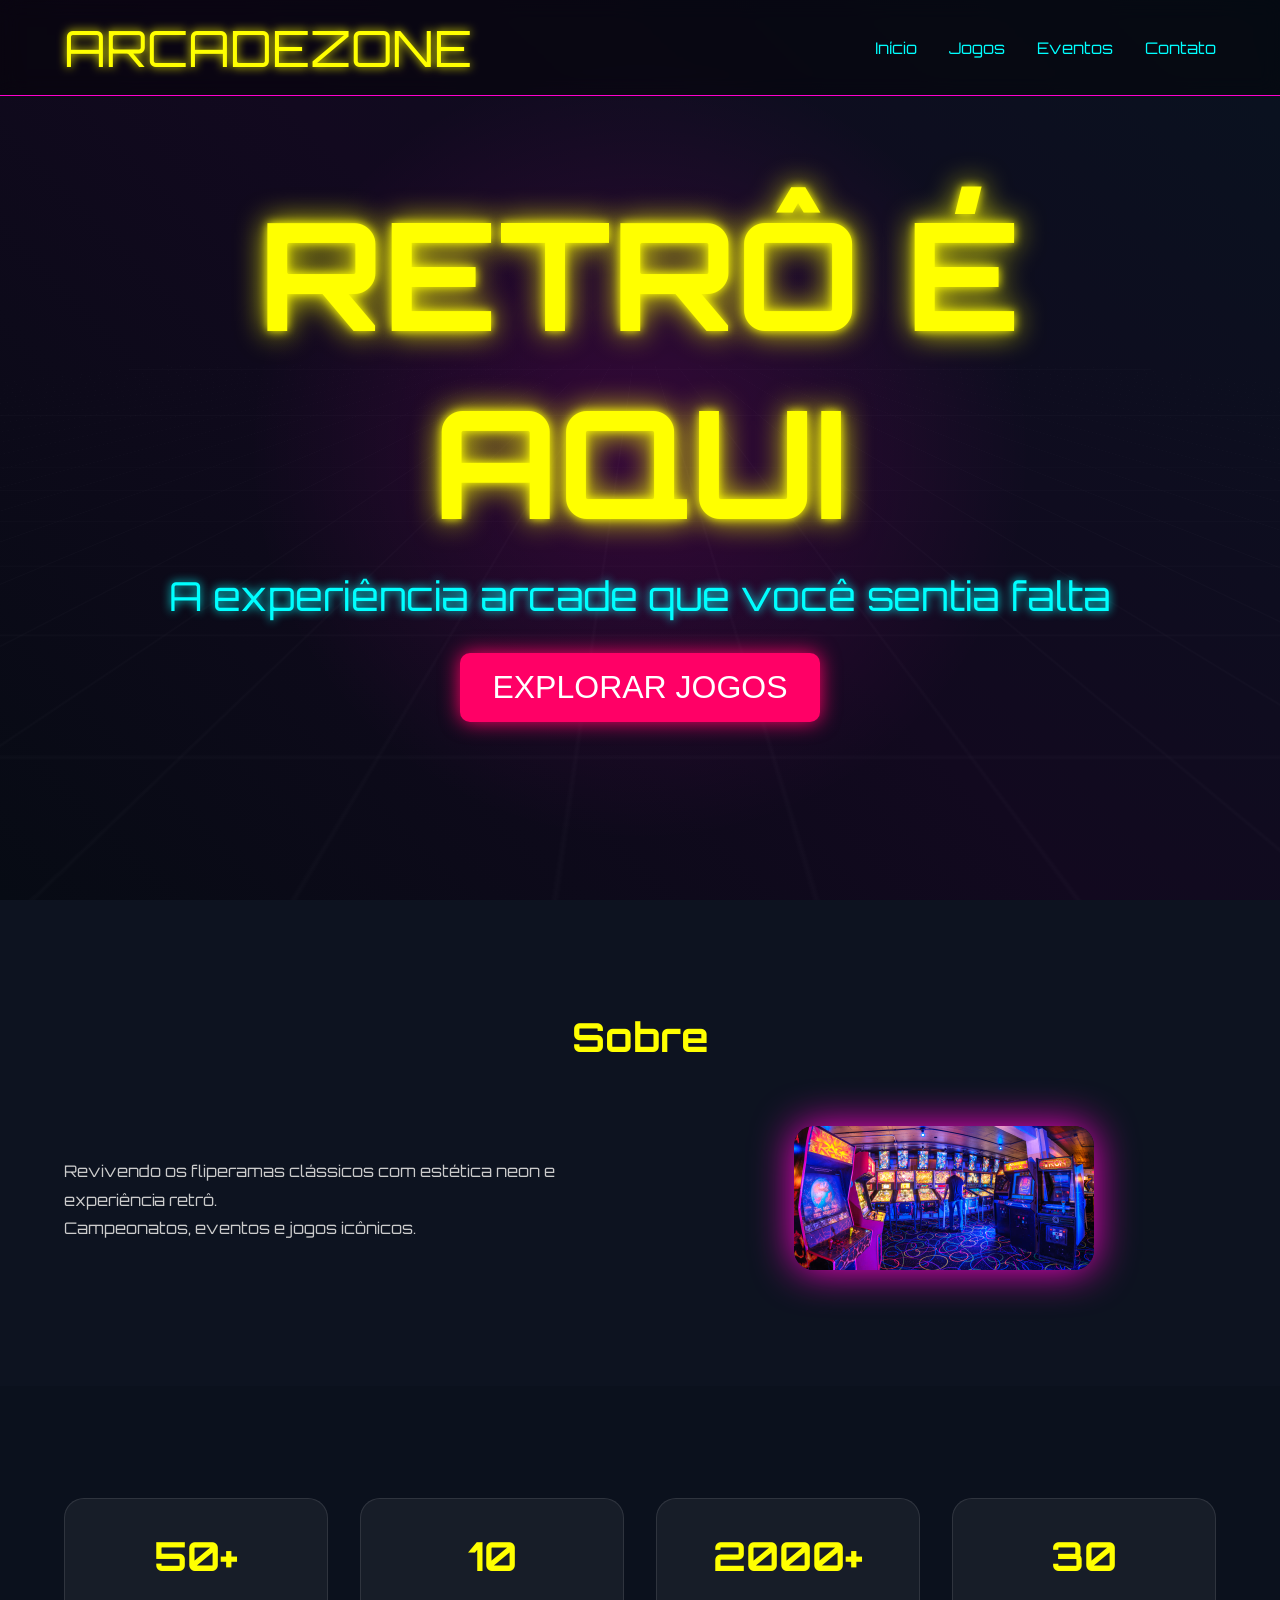
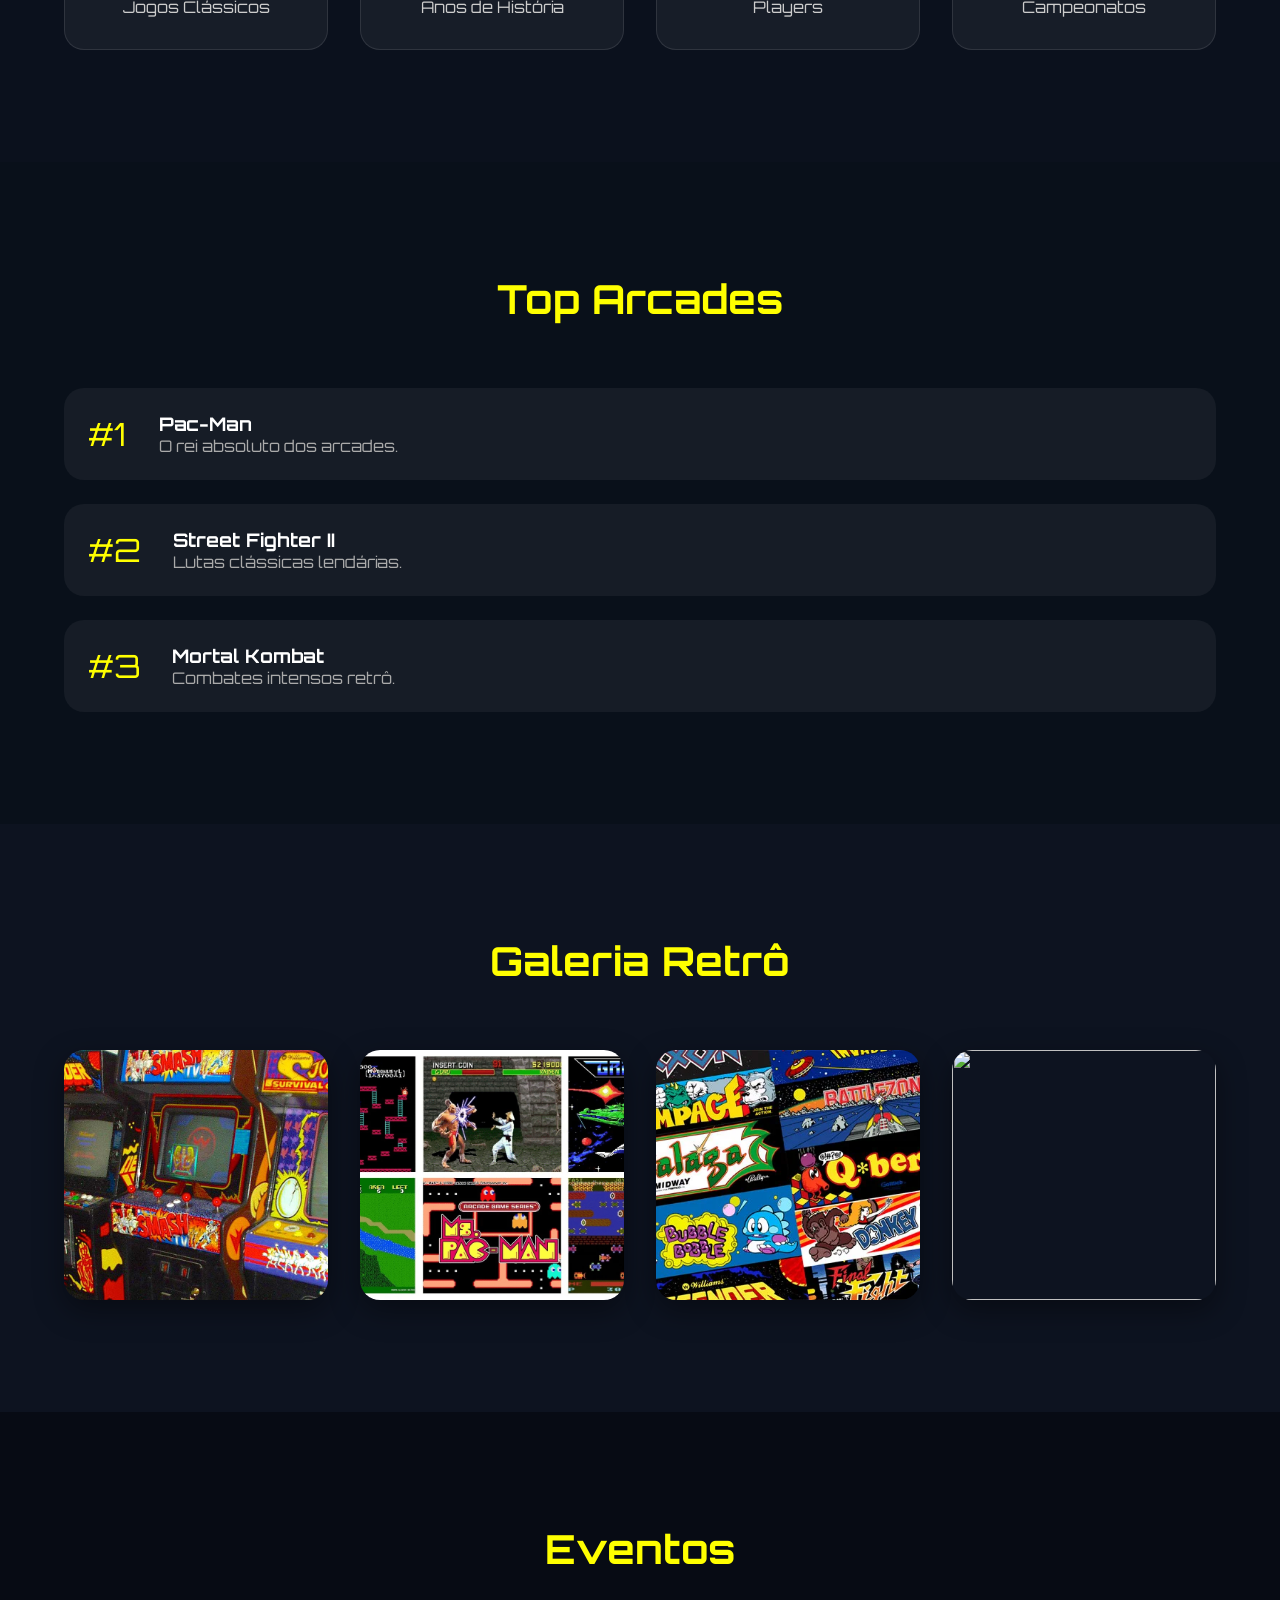
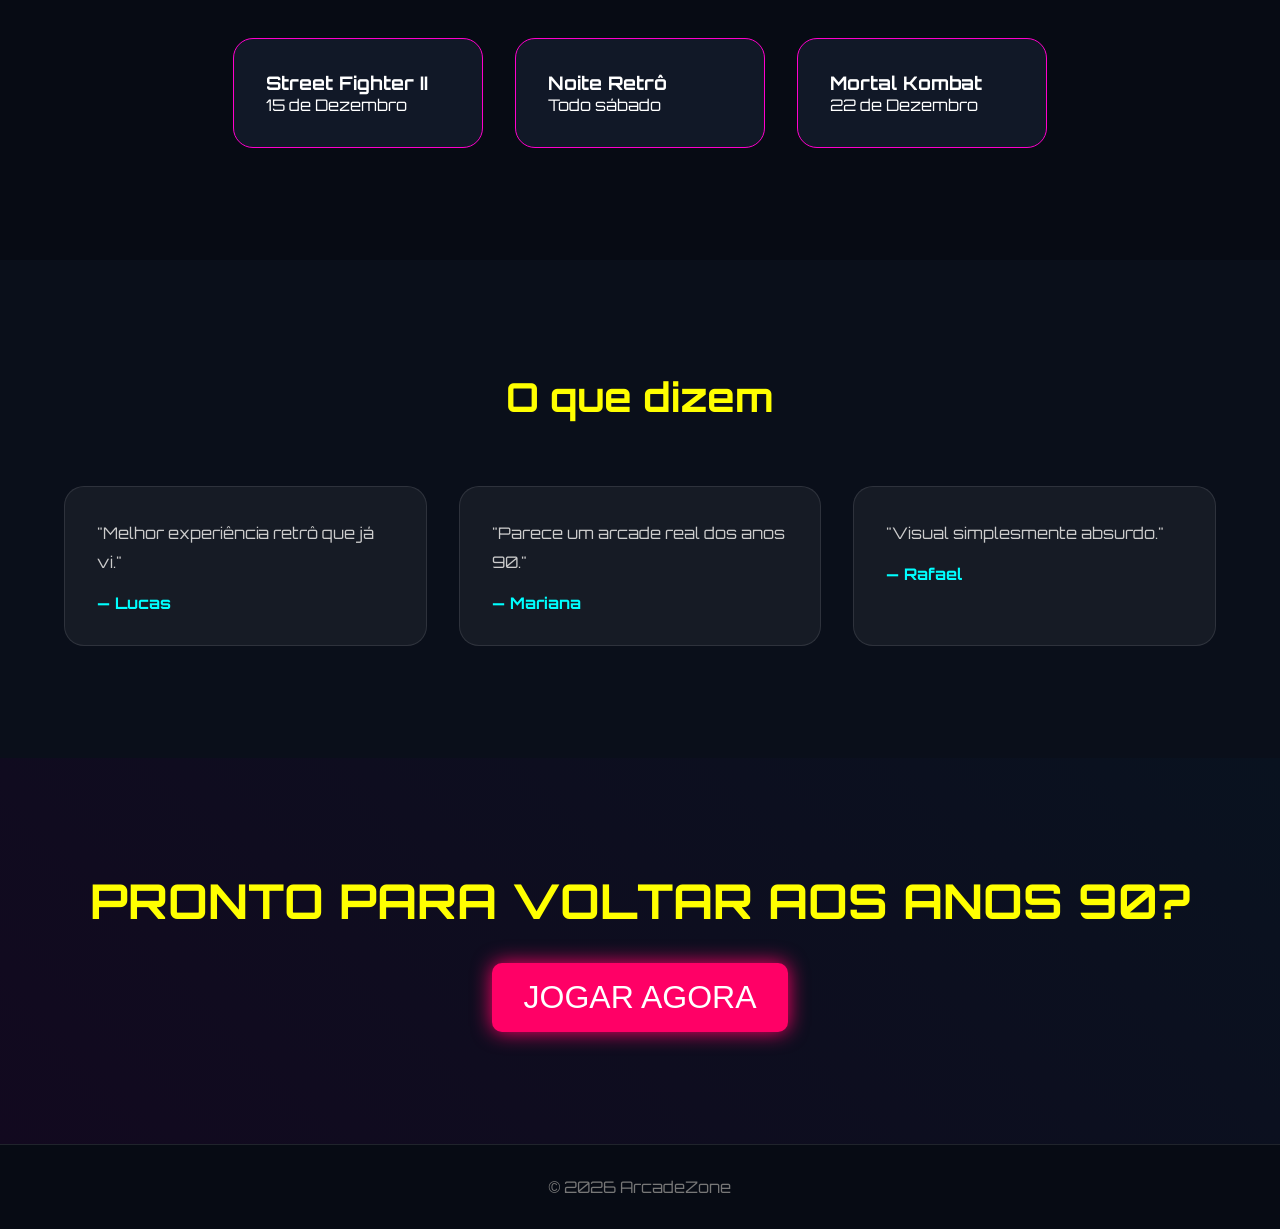
==== Index.html @ fccb2eeb "first commit" ====
<!doctype html>
<html lang="pt-br">
  <head>
    <meta charset="UTF-8" />

    <meta name="viewport" content="width=device-width, initial-scale=1.0" />

    <title>ArcadeZone</title>

    <!-- FONT -->
    <link rel="preconnect" href="https://fonts.googleapis.com" />
    <link rel="preconnect" href="https://fonts.googleapis.com" />
    <link rel="preconnect" href="https://fonts.gstatic.com" crossorigin />
    <link
      href="https://fonts.googleapis.com/css2?family=Press+Start+2P&display=swap"
      rel="stylesheet"
    />
    <link
      href="https://fonts.googleapis.com/css2?family=Orbitron:wght@400;600;700&display=swap"
      rel="stylesheet"
    />

    <link rel="stylesheet" href="style.css" />
  </head>

  <body>
    <!-- NAVBAR -->

    <nav class="navbar">
      <div class="logo">ARCADEZONE</div>

      <ul class="nav-links">
        <li><a href="#">Início</a></li>

        <li><a href="jogos.html">Jogos</a></li>

        <li><a href="#">Eventos</a></li>

        <li><a href="#">Contato</a></li>
      </ul>
    </nav>

    <!-- HERO -->

    <section class="hero">
      <div class="grid"></div>

      <div class="hero-content">
        <h1 class="neon">RETRÔ É AQUI</h1>

        <p class="neon-sub">A experiência arcade que você sentia falta</p>

        <a href="jogos.html">
          <button class="btn-arcade">EXPLORAR JOGOS</button>
        </a>
      </div>
    </section>

    <!-- SOBRE -->

    <section class="sobre">
      <div class="container">
        <h2>Sobre</h2>

        <div class="sobre-grid">
          <div class="sobre-texto">
            <p>
              Revivendo os fliperamas clássicos com estética neon e experiência
              retrô.
            </p>

            <p>Campeonatos, eventos e jogos icônicos.</p>
          </div>

          <div class="imagem-flutuante">
            <img src="Imagens/Hero-Index.jpg" alt="" />
          </div>
        </div>
      </div>
    </section>
    <!-- STATS -->

    <section class="stats">
      <div class="container">
        <div class="stats-grid">
          <div class="stat-box">
            <h3>50+</h3>
            <p>Jogos Clássicos</p>
          </div>

          <div class="stat-box">
            <h3>10</h3>
            <p>Anos de História</p>
          </div>

          <div class="stat-box">
            <h3>2000+</h3>
            <p>Players</p>
          </div>

          <div class="stat-box">
            <h3>30</h3>
            <p>Campeonatos</p>
          </div>
        </div>
      </div>
    </section>
    <!-- RANKING -->

    <section class="ranking">
      <div class="container">
        <h2>Top Arcades</h2>

        <div class="ranking-list">
          <div class="ranking-item">
            <span>#1</span>

            <div>
              <h3>Pac-Man</h3>
              <p>O rei absoluto dos arcades.</p>
            </div>
          </div>

          <div class="ranking-item">
            <span>#2</span>

            <div>
              <h3>Street Fighter II</h3>
              <p>Lutas clássicas lendárias.</p>
            </div>
          </div>

          <div class="ranking-item">
            <span>#3</span>

            <div>
              <h3>Mortal Kombat</h3>
              <p>Combates intensos retrô.</p>
            </div>
          </div>
        </div>
      </div>
    </section>
    <!-- GALERIA -->

    <section class="galeria">
      <div class="container">
        <h2>Galeria Retrô</h2>

        <div class="galeria-grid">
          <img src="Imagens/Galeria-1.jpg" />

          <img src="Imagens/Galeria-2.png" />

          <img src="Imagens/Galeria-3.webp" />

          <img
            src="https://images.unsplash.com/photo-1511882150382-421056c89033?q=80&w=1200&auto=format&fit=crop"
          />
        </div>
      </div>
    </section>
    <!-- EVENTOS -->

    <section class="eventos">
      <div class="container">
        <h2>Eventos</h2>

        <div class="eventos-content">
          <div class="card-evento">
            <h3>Street Fighter II</h3>
            <p>15 de Dezembro</p>
          </div>

          <div class="card-evento">
            <h3>Noite Retrô</h3>
            <p>Todo sábado</p>
          </div>

          <div class="card-evento">
            <h3>Mortal Kombat</h3>
            <p>22 de Dezembro</p>
          </div>
        </div>
      </div>
    </section>
    <!-- DEPOIMENTOS -->

    <section class="depoimentos">
      <div class="container">
        <h2>O que dizem</h2>

        <div class="depoimentos-grid">
          <div class="depoimento-card">
            <p>"Melhor experiência retrô que já vi."</p>

            <h4>— Lucas</h4>
          </div>

          <div class="depoimento-card">
            <p>"Parece um arcade real dos anos 90."</p>

            <h4>— Mariana</h4>
          </div>

          <div class="depoimento-card">
            <p>"Visual simplesmente absurdo."</p>

            <h4>— Rafael</h4>
          </div>
        </div>
      </div>
    </section>
    <!-- CTA -->

    <section class="cta">
      <div class="container">
        <h2>PRONTO PARA VOLTAR AOS ANOS 90?</h2>

        <button class="btn-arcade">JOGAR AGORA</button>
      </div>
    </section>
    <!-- FOOTER -->

    <footer class="footer">
      <p>© 2026 ArcadeZone</p>
    </footer>
  </body>
</html>
---- style.css ----
* {
  margin: 0;
  padding: 0;
  box-sizing: border-box;
}

body {
  font-family: "Orbitron", sans-serif;
  background: #070b14;
  color: white;
  overflow-x: hidden;
}
.navbar {
  position: fixed;
  width: 100%;
  top: 0;

  display: flex;
  justify-content: space-between;
  align-items: center;

  padding: 16px 5%;

  background: rgba(0, 0, 0, 0.4);

  backdrop-filter: blur(10px);

  border-bottom: 1px solid #ff00cc;

  z-index: 1000;
}

.logo {
  color: #ffff00;
  font-size: 50px;

  text-shadow: 0 0 10px #ffff00;
}

.nav-links {
  display: flex;
  gap: 32px;
  list-style: none;
}

.nav-links a {
  color: #00ffff;
  text-decoration: none;

  transition: 0.3s;
}

.nav-links a:hover {
  color: #ffff00;

  transform: translateY(-3px);

  text-shadow: 0 0 10px #ffff00;
}

/* HERO */

.hero {
  position: relative;

  min-height: 100vh;

  display: flex;
  justify-content: center;
  align-items: center;
  text-align: center;

  overflow: hidden;

  background:
    radial-gradient(circle at center, rgba(255, 0, 204, 0.15), transparent 50%),
    linear-gradient(45deg, #070b14, #12091f, #09121f);
}

/* GRID */

.grid {
  position: absolute;

  width: 200%;
  height: 200%;

  background-image:
    linear-gradient(rgba(255, 255, 255, 0.05) 1px, transparent 1px),
    linear-gradient(90deg, rgba(255, 255, 255, 0.05) 1px, transparent 1px);

  background-size: 60px 60px;

  transform: perspective(500px) rotateX(75deg);

  animation: moverGrid 10s linear infinite;

  opacity: 0.3;
}

@keyframes moverGrid {
  0% {
    transform: perspective(500px) rotateX(75deg) translateY(0);
  }

  100% {
    transform: perspective(500px) rotateX(75deg) translateY(60px);
  }
}

/* HERO CONTENT */

.hero-content {
  position: relative;
  z-index: 2;
}

.neon {
  font-size: 150px;

  color: #ffff00;

  text-shadow:
    0 0 10px #ffff00,
    0 0 30px #ffff00;

  margin-bottom: 16px;

  animation: piscar 2s infinite alternate;
}

.neon-sub {
  color: #00ffff;

  font-size: 40px;

  margin-bottom: 32px;

  text-shadow: 0 0 10px #00ffff;
}

@keyframes piscar {
  from {
    opacity: 0.8;
  }

  to {
    opacity: 1;
  }
}

/* BOTÃO */

.btn-arcade {
  padding: 16px 32px;

  border: none;

  background: #ff0066;

  color: white;

  font-size: 32px;

  cursor: pointer;

  border-radius: 10px;

  transition: 0.4s;

  box-shadow: 0 0 20px #ff0066;
}

.btn-arcade:hover {
  transform: scale(1.1);

  box-shadow: 0 0 40px #ff0066;
}

/* SEÇÕES */

section {
  padding: 7rem 5%;
}

.container {
  max-width: 1200px;
  margin: auto;
}

h2 {
  text-align: center;

  margin-bottom: 4rem;

  color: #ffff00;

  font-size: 2.5rem;
}

/* SOBRE */

.sobre {
  background: #0d1320;
}

.sobre-grid {
  display: flex;
  align-items: center;
  gap: 4rem;
  flex-wrap: wrap;
}

.sobre-texto {
  flex: 1;

  line-height: 1.8;

  color: #ccc;
}

.imagem-flutuante {
  flex: 1;
  text-align: center;
}

.imagem-flutuante img {
  width: 300px;

  border-radius: 20px;

  box-shadow: 0 0 40px #ff00cc;

  animation: flutuar 3s ease-in-out infinite;
}

@keyframes flutuar {
  50% {
    transform: translateY(-20px);
  }
}

/* CARDS */

/* CARROSSEL */

.carrossel-container {
  overflow: hidden;

  width: 100%;

  position: relative;

  padding: 2rem 0;
}

.carrossel {
  display: flex;

  gap: 2rem;

  width: max-content;

  animation: scroll 20s linear infinite;
}

/* ANIMAÇÃO */

@keyframes scroll {
  from {
    transform: translateX(0);
  }

  to {
    transform: translateX(-50%);
  }
}

/* CARD */

.game-card {
  min-width: 320px;

  background: rgba(255, 255, 255, 0.05);

  border-radius: 20px;

  overflow: hidden;

  backdrop-filter: blur(10px);

  border: 1px solid rgba(255, 255, 255, 0.1);

  transition: 0.4s;

  box-shadow: 0 10px 30px rgba(0, 0, 0, 0.4);
}

.game-card:hover {
  transform: translateY(-10px) scale(1.03);

  border-color: #ff00cc;

  box-shadow: 0 0 30px #ff00cc;
}

/* IMAGEM */

.game-card img {
  width: 100%;
  height: 200px;

  object-fit: cover;

  display: block;
}

/* TEXTO */

.game-card h3 {
  color: #ffff00;

  padding: 1rem 1rem 0.5rem;
}

.game-card p {
  color: #ccc;

  padding: 0 1rem 1.5rem;

  line-height: 1.6;
}
.eventos-content {
  display: flex;
  justify-content: center;
  gap: 2rem;
  flex-wrap: wrap;
}

.card-evento {
  width: 250px;

  padding: 2rem;

  border-radius: 20px;

  background: #111827;

  border: 1px solid #ff00cc;

  transition: 0.4s;
}

.card-evento:hover {
  transform: translateY(-10px);

  box-shadow: 0 0 30px #ff00cc;
}

/* LOADER */

.loader-wrapper {
  text-align: center;
  margin-top: 4rem;
}

.loader {
  width: 60px;
  height: 60px;

  margin: auto;

  border-radius: 50%;

  border: 5px solid rgba(255, 255, 255, 0.1);

  border-top: 5px solid #ffff00;

  animation: girar 1s linear infinite;
}

@keyframes girar {
  to {
    transform: rotate(360deg);
  }
}

/* FOOTER */

.footer {
  padding: 2rem;

  text-align: center;

  border-top: 1px solid rgba(255, 255, 255, 0.1);

  color: #777;
}

/* RESPONSIVO */

@media (max-width: 768px) {
  .navbar {
    flex-direction: column;
    gap: 1rem;
  }

  .nav-links {
    gap: 1rem;
  }

  .neon {
    font-size: 2.5rem;
  }

  .sobre-grid {
    flex-direction: column;
  }
}
/* HERO MINI */

.hero-mini {
  min-height: 40vh;

  display: flex;
  justify-content: center;
  align-items: center;

  background: linear-gradient(45deg, #070b14, #12091f, #09121f);
}

/* LOADING */

.loading-body {
  height: 100vh;

  display: flex;
  justify-content: center;
  align-items: center;

  background: #070b14;

  overflow: hidden;
}

.loading-content {
  text-align: center;
  z-index: 2;
}

.loading-title {
  font-size: 5rem;

  color: #ffff00;

  margin-bottom: 2rem;

  text-shadow:
    0 0 20px #ffff00,
    0 0 40px #ffff00;

  animation: pulse 1.5s infinite alternate;
}

/* BARRA */

.loading-bar {
  width: 350px;
  height: 14px;

  background: #111827;

  border-radius: 20px;

  overflow: hidden;

  margin: auto;
}

.loading-fill {
  width: 0%;

  height: 100%;

  background: linear-gradient(90deg, #ff00cc, #00ffff, #ffff00);

  animation: carregar 3s linear forwards;
}

.loading-text {
  margin-top: 1rem;

  color: #00ffff;

  letter-spacing: 3px;
}

/* PARTICLES */

.particles {
  position: absolute;

  width: 100%;
  height: 100%;

  background-image: radial-gradient(#ffffff22 1px, transparent 1px);

  background-size: 40px 40px;

  animation: moverParticles 10s linear infinite;
}

@keyframes moverParticles {
  from {
    transform: translateY(0);
  }

  to {
    transform: translateY(-100px);
  }
}

@keyframes carregar {
  from {
    width: 0%;
  }

  to {
    width: 100%;
  }
}

@keyframes pulse {
  from {
    opacity: 0.7;
  }

  to {
    opacity: 1;
  }
}
/* STATS */

.stats {
  background: #0b111d;
}

.stats-grid {
  display: grid;

  grid-template-columns: repeat(auto-fit, minmax(200px, 1fr));

  gap: 2rem;
}

.stat-box {
  background: rgba(255, 255, 255, 0.05);

  padding: 2rem;

  border-radius: 20px;

  text-align: center;

  border: 1px solid rgba(255, 255, 255, 0.1);

  transition: 0.4s;
}

.stat-box:hover {
  transform: translateY(-10px);

  border-color: #00ffff;

  box-shadow: 0 0 20px #00ffff55;
}

.stat-box h3 {
  color: #ffff00;

  font-size: 2.5rem;

  margin-bottom: 1rem;
}

.stat-box p {
  color: #ccc;
}

/* RANKING */

.ranking {
  background: #09101a;
}

.ranking-list {
  display: flex;
  flex-direction: column;
  gap: 1.5rem;
}

.ranking-item {
  display: flex;
  align-items: center;

  gap: 2rem;

  background: rgba(255, 255, 255, 0.05);

  padding: 1.5rem;

  border-radius: 20px;

  transition: 0.4s;
}

.ranking-item:hover {
  transform: translateX(10px);

  border-left: 5px solid #ff00cc;
}

.ranking-item span {
  font-size: 2rem;

  color: #ffff00;
}

.ranking-item p {
  color: #aaa;
}

/* GALERIA */

.galeria {
  background: #0d1320;
}

.galeria-grid {
  display: grid;

  grid-template-columns: repeat(auto-fit, minmax(250px, 1fr));

  gap: 2rem;
}

.galeria-grid img {
  width: 100%;
  height: 250px;

  object-fit: cover;

  border-radius: 20px;

  transition: 0.5s;

  box-shadow: 0 10px 30px rgba(0, 0, 0, 0.4);
}

.galeria-grid img:hover {
  transform: scale(1.05) rotate(1deg);

  box-shadow: 0 0 30px #ff00cc;
}

/* DEPOIMENTOS */

.depoimentos {
  background: #0a0f1a;
}

.depoimentos-grid {
  display: grid;

  grid-template-columns: repeat(auto-fit, minmax(250px, 1fr));

  gap: 2rem;
}

.depoimento-card {
  background: rgba(255, 255, 255, 0.05);

  padding: 2rem;

  border-radius: 20px;

  border: 1px solid rgba(255, 255, 255, 0.1);

  transition: 0.4s;
}

.depoimento-card:hover {
  transform: translateY(-10px);

  border-color: #ffff00;
}

.depoimento-card p {
  color: #ccc;

  line-height: 1.8;

  margin-bottom: 1rem;
}

.depoimento-card h4 {
  color: #00ffff;
}

/* CTA */

.cta {
  text-align: center;

  background: linear-gradient(45deg, #12091f, #09121f);
}

.cta h2 {
  margin-bottom: 2rem;

  font-size: 3rem;
}
/* BANNER */

.banner-destaque {
  height: 70vh;

  display: flex;
  align-items: center;
  justify-content: center;

  text-align: center;

  background:
    linear-gradient(rgba(0, 0, 0, 0.6), rgba(0, 0, 0, 0.7)),
    url("https://images.unsplash.com/photo-1542751110-97427bbecf20?q=80&w=1600&auto=format&fit=crop");

  background-size: cover;
  background-position: center;
}

.banner-overlay h2 {
  font-size: 4rem;

  color: #ffff00;

  margin-bottom: 1rem;

  text-shadow: 0 0 20px #ffff00;
}

.banner-overlay p {
  color: #ddd;

  margin-bottom: 2rem;

  font-size: 1.2rem;
}

/* CATALOGO */

.catalogo {
  background: #0b111d;
}

.catalogo-grid {
  display: grid;

  grid-template-columns: repeat(auto-fit, minmax(250px, 1fr));

  gap: 2rem;
}

.catalogo-card {
  background: rgba(255, 255, 255, 0.05);

  border-radius: 20px;

  overflow: hidden;

  transition: 0.4s;

  border: 1px solid rgba(255, 255, 255, 0.1);

  backdrop-filter: blur(10px);
}

.catalogo-card:hover {
  transform: translateY(-10px) scale(1.03);

  border-color: #ff00cc;

  box-shadow: 0 0 30px #ff00cc55;
}

.catalogo-card img {
  width: 100%;
  height: 220px;

  object-fit: cover;
}

.catalogo-card h3 {
  color: #ffff00;

  padding: 1rem 1rem 0.5rem;
}

.catalogo-card p {
  color: #aaa;

  padding: 0 1rem 1.5rem;

  line-height: 1.6;
}

/* CATEGORIAS */

.categorias {
  background: #09101a;
}

.categorias-grid {
  display: grid;

  grid-template-columns: repeat(auto-fit, minmax(180px, 1fr));

  gap: 2rem;
}

.categoria-card {
  padding: 2rem;

  text-align: center;

  background: rgba(255, 255, 255, 0.05);

  border-radius: 20px;

  font-size: 1.2rem;

  color: #00ffff;

  transition: 0.4s;

  border: 1px solid rgba(255, 255, 255, 0.1);
}

.categoria-card:hover {
  transform: scale(1.05);

  background: rgba(255, 0, 204, 0.1);

  border-color: #ff00cc;

  box-shadow: 0 0 20px #ff00cc55;
}
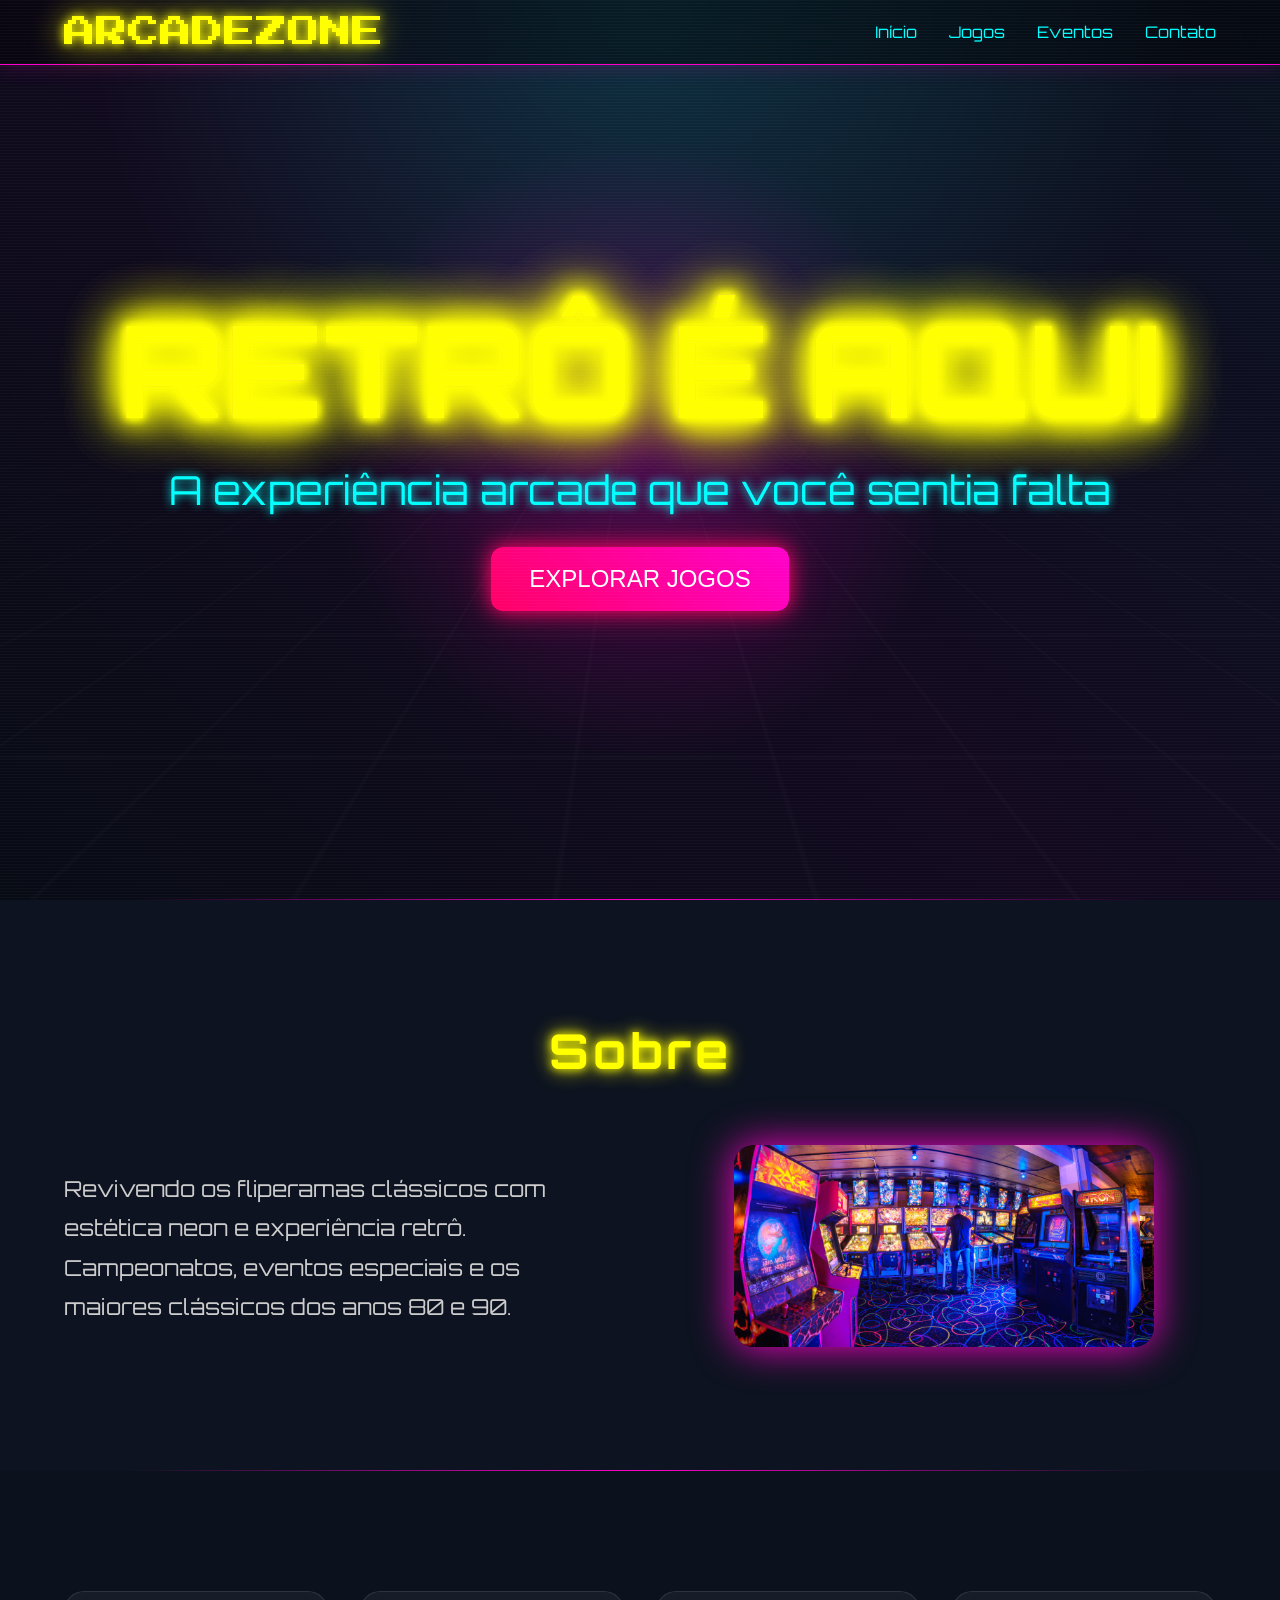
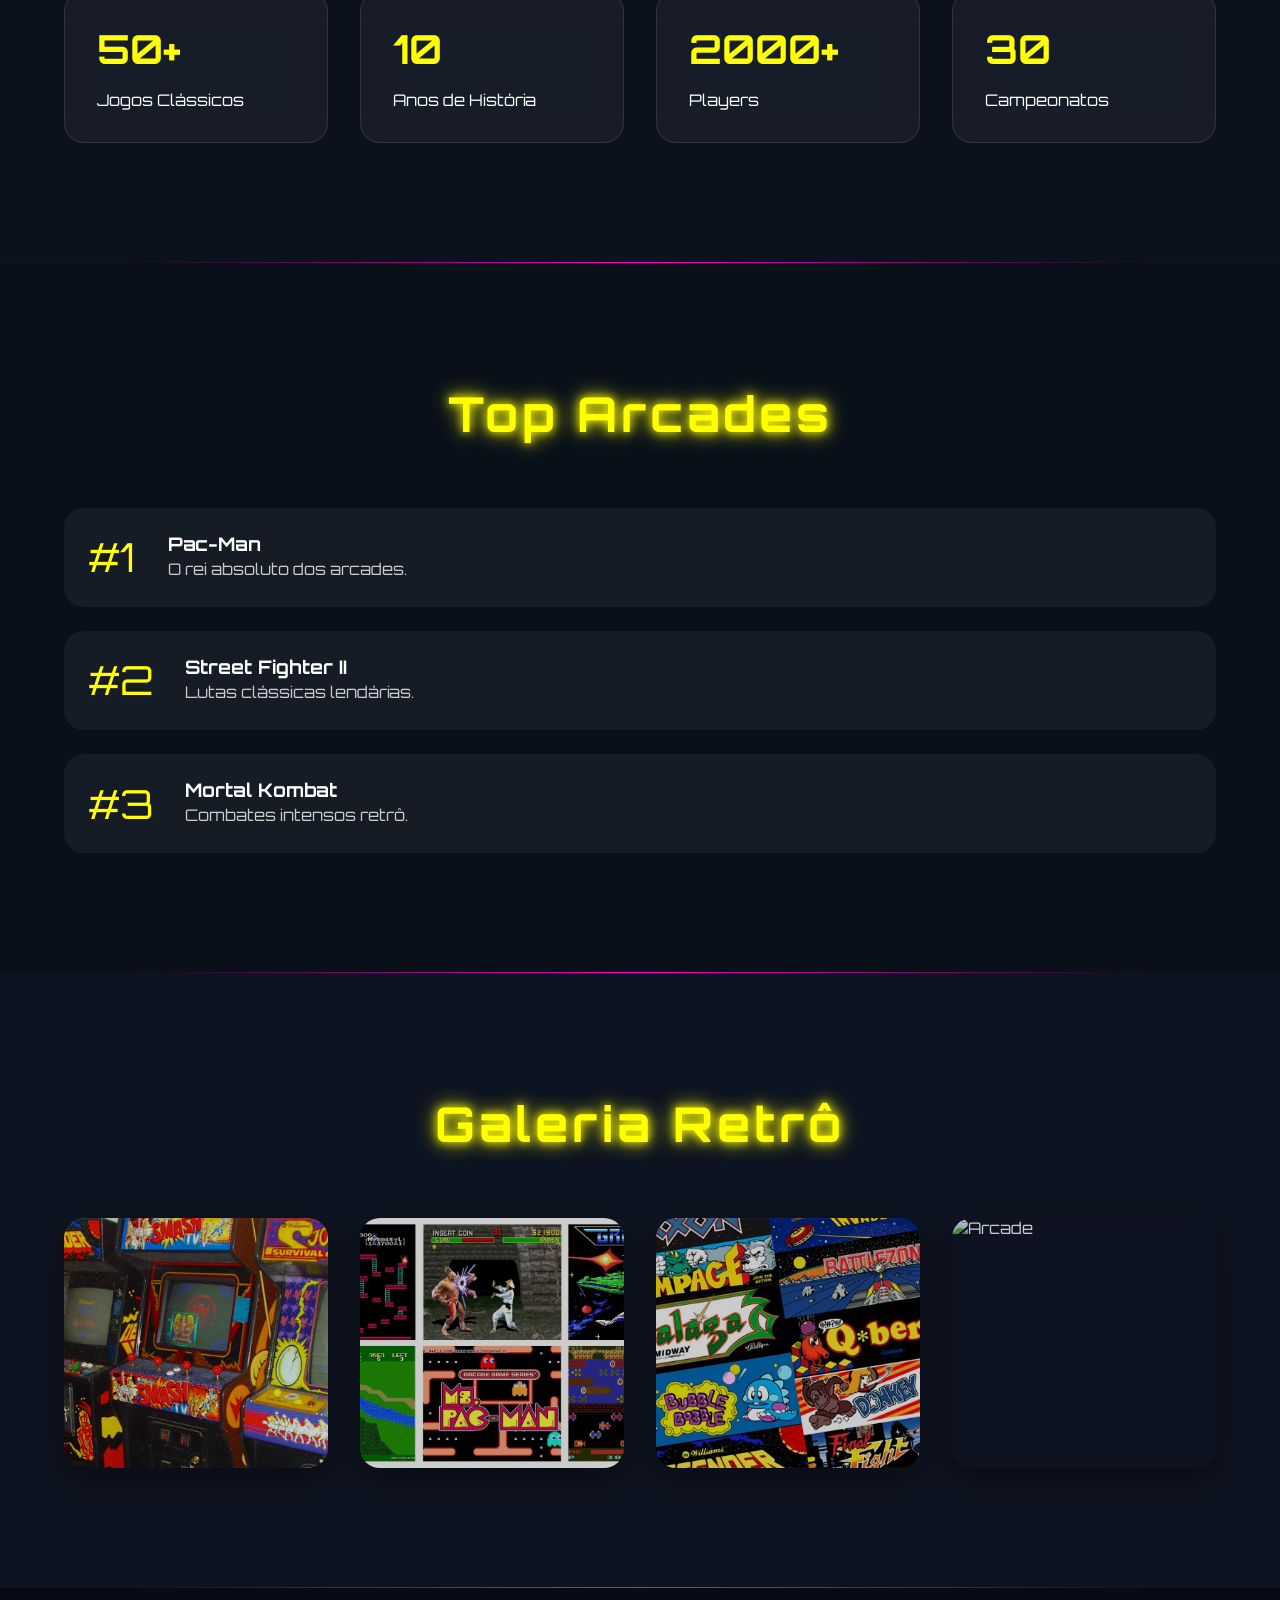
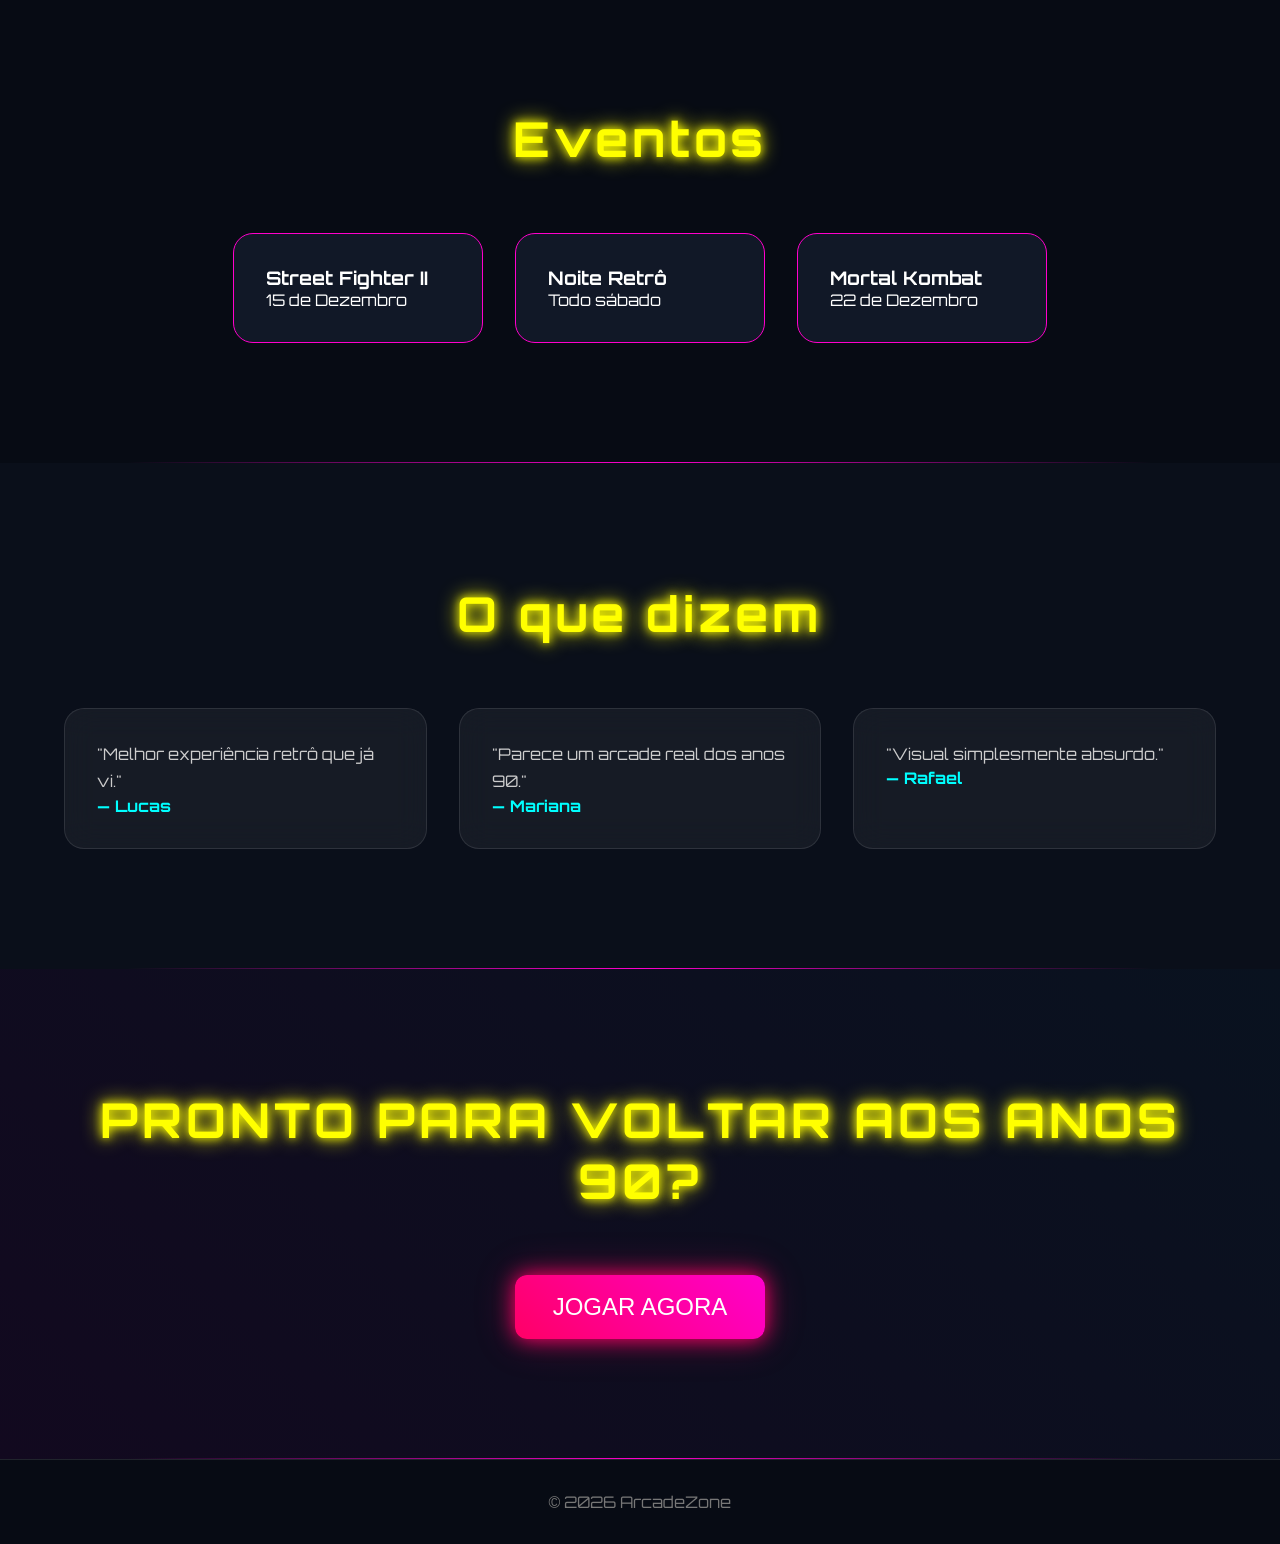
==== commit 7235631b: "Retro V2" ====
--- a/Index.html
+++ b/Index.html
@@ -7,46 +7,34 @@
 
     <title>ArcadeZone</title>
 
-    <!-- FONT -->
-    <link rel="preconnect" href="https://fonts.googleapis.com" />
     <link rel="preconnect" href="https://fonts.googleapis.com" />
     <link rel="preconnect" href="https://fonts.gstatic.com" crossorigin />
+
     <link
-      href="https://fonts.googleapis.com/css2?family=Press+Start+2P&display=swap"
+      href="https://fonts.googleapis.com/css2?family=Orbitron:wght@400;600;700&family=Press+Start+2P&display=swap"
       rel="stylesheet"
     />
-    <link
-      href="https://fonts.googleapis.com/css2?family=Orbitron:wght@400;600;700&display=swap"
-      rel="stylesheet"
-    />
 
     <link rel="stylesheet" href="style.css" />
   </head>
 
   <body>
-    <!-- NAVBAR -->
-
     <nav class="navbar">
       <div class="logo">ARCADEZONE</div>
 
       <ul class="nav-links">
         <li><a href="#">Início</a></li>
-
         <li><a href="jogos.html">Jogos</a></li>
-
-        <li><a href="#">Eventos</a></li>
-
-        <li><a href="#">Contato</a></li>
+        <li><a href="#eventos">Eventos</a></li>
+        <li><a href="#contato">Contato</a></li>
       </ul>
     </nav>
 
-    <!-- HERO -->
-
     <section class="hero">
       <div class="grid"></div>
 
       <div class="hero-content">
-        <h1 class="neon">RETRÔ É AQUI</h1>
+        <h1 class="neon" data-text="RETRÔ É AQUI">RETRÔ É AQUI</h1>
 
         <p class="neon-sub">A experiência arcade que você sentia falta</p>
 
@@ -55,8 +43,6 @@
         </a>
       </div>
     </section>
-
-    <!-- SOBRE -->
 
     <section class="sobre">
       <div class="container">
@@ -69,16 +55,18 @@
               retrô.
             </p>
 
-            <p>Campeonatos, eventos e jogos icônicos.</p>
+            <p>
+              Campeonatos, eventos especiais e os maiores clássicos dos anos 80
+              e 90.
+            </p>
           </div>
 
           <div class="imagem-flutuante">
-            <img src="Imagens/Hero-Index.jpg" alt="" />
-          </div>
-        </div>
-      </div>
-    </section>
-    <!-- STATS -->
+            <img src="Imagens/Hero-Index.jpg" alt="Arcade" />
+          </div>
+        </div>
+      </div>
+    </section>
 
     <section class="stats">
       <div class="container">
@@ -105,7 +93,6 @@
         </div>
       </div>
     </section>
-    <!-- RANKING -->
 
     <section class="ranking">
       <div class="container">
@@ -141,28 +128,25 @@
         </div>
       </div>
     </section>
-    <!-- GALERIA -->
 
     <section class="galeria">
       <div class="container">
         <h2>Galeria Retrô</h2>
 
         <div class="galeria-grid">
-          <img src="Imagens/Galeria-1.jpg" />
-
-          <img src="Imagens/Galeria-2.png" />
-
-          <img src="Imagens/Galeria-3.webp" />
+          <img src="Imagens/Galeria-1.jpg" alt="Galeria" />
+          <img src="Imagens/Galeria-2.png" alt="Galeria" />
+          <img src="Imagens/Galeria-3.webp" alt="Galeria" />
 
           <img
             src="https://images.unsplash.com/photo-1511882150382-421056c89033?q=80&w=1200&auto=format&fit=crop"
+            alt="Arcade"
           />
         </div>
       </div>
     </section>
-    <!-- EVENTOS -->
-
-    <section class="eventos">
+
+    <section class="eventos" id="eventos">
       <div class="container">
         <h2>Eventos</h2>
 
@@ -184,7 +168,6 @@
         </div>
       </div>
     </section>
-    <!-- DEPOIMENTOS -->
 
     <section class="depoimentos">
       <div class="container">
@@ -193,34 +176,29 @@
         <div class="depoimentos-grid">
           <div class="depoimento-card">
             <p>"Melhor experiência retrô que já vi."</p>
-
             <h4>— Lucas</h4>
           </div>
 
           <div class="depoimento-card">
             <p>"Parece um arcade real dos anos 90."</p>
-
             <h4>— Mariana</h4>
           </div>
 
           <div class="depoimento-card">
             <p>"Visual simplesmente absurdo."</p>
-
             <h4>— Rafael</h4>
           </div>
         </div>
       </div>
     </section>
-    <!-- CTA -->
-
-    <section class="cta">
+
+    <section class="cta" id="contato">
       <div class="container">
         <h2>PRONTO PARA VOLTAR AOS ANOS 90?</h2>
 
         <button class="btn-arcade">JOGAR AGORA</button>
       </div>
     </section>
-    <!-- FOOTER -->
 
     <footer class="footer">
       <p>© 2026 ArcadeZone</p>
--- a/style.css
+++ b/style.css
@@ -1,3 +1,5 @@
+@import url("https://fonts.googleapis.com/css2?family=Orbitron:wght@400;600;700&family=Press+Start+2P&display=swap");
+
 * {
   margin: 0;
   padding: 0;
@@ -10,9 +12,38 @@
   color: white;
   overflow-x: hidden;
 }
+
+body::before {
+  content: "";
+
+  position: fixed;
+
+  top: 0;
+  left: 0;
+
+  width: 100%;
+  height: 100%;
+
+  background: repeating-linear-gradient(
+    to bottom,
+    rgba(255, 255, 255, 0.03),
+    rgba(255, 255, 255, 0.03) 1px,
+    transparent 1px,
+    transparent 3px
+  );
+
+  pointer-events: none;
+
+  z-index: 9999;
+
+  animation: scan 8s linear infinite;
+}
+
 .navbar {
   position: fixed;
+
   width: 100%;
+
   top: 0;
 
   display: flex;
@@ -23,28 +54,38 @@
 
   background: rgba(0, 0, 0, 0.4);
 
-  backdrop-filter: blur(10px);
+  backdrop-filter: blur(15px);
 
   border-bottom: 1px solid #ff00cc;
 
+  box-shadow: 0 0 20px rgba(255, 0, 204, 0.2);
+
   z-index: 1000;
 }
 
 .logo {
+  font-family: "Press Start 2P", cursive;
+
   color: #ffff00;
-  font-size: 50px;
-
-  text-shadow: 0 0 10px #ffff00;
+
+  font-size: 32px;
+
+  text-shadow:
+    0 0 10px #ffff00,
+    0 0 30px #ffff00;
 }
 
 .nav-links {
   display: flex;
+
   gap: 32px;
+
   list-style: none;
 }
 
 .nav-links a {
   color: #00ffff;
+
   text-decoration: none;
 
   transition: 0.3s;
@@ -57,8 +98,6 @@
 
   text-shadow: 0 0 10px #ffff00;
 }
-
-/* HERO */
 
 .hero {
   position: relative;
@@ -68,16 +107,28 @@
   display: flex;
   justify-content: center;
   align-items: center;
+
   text-align: center;
 
   overflow: hidden;
 
   background:
-    radial-gradient(circle at center, rgba(255, 0, 204, 0.15), transparent 50%),
+    radial-gradient(circle at center, rgba(255, 0, 204, 0.25), transparent 40%),
+    radial-gradient(circle at top, rgba(0, 255, 255, 0.15), transparent 50%),
     linear-gradient(45deg, #070b14, #12091f, #09121f);
-}
-
-/* GRID */
+
+  animation: bgMove 10s ease infinite alternate;
+}
+
+.hero-mini {
+  min-height: 40vh;
+
+  display: flex;
+  justify-content: center;
+  align-items: center;
+
+  background: linear-gradient(45deg, #070b14, #12091f, #09121f);
+}
 
 .grid {
   position: absolute;
@@ -112,21 +163,54 @@
 
 .hero-content {
   position: relative;
+
   z-index: 2;
 }
 
 .neon {
-  font-size: 150px;
+  position: relative;
+
+  font-size: clamp(60px, 10vw, 150px);
 
   color: #ffff00;
 
   text-shadow:
     0 0 10px #ffff00,
-    0 0 30px #ffff00;
+    0 0 30px #ffff00,
+    0 0 60px #ffff00;
 
   margin-bottom: 16px;
 
   animation: piscar 2s infinite alternate;
+}
+
+.neon::before,
+.neon::after {
+  content: attr(data-text);
+
+  position: absolute;
+
+  top: 0;
+  left: 0;
+
+  width: 100%;
+  height: 100%;
+}
+
+.neon::before {
+  color: #ff00cc;
+
+  z-index: -1;
+
+  animation: glitch1 0.3s infinite;
+}
+
+.neon::after {
+  color: #00ffff;
+
+  z-index: -2;
+
+  animation: glitch2 0.3s infinite;
 }
 
 .neon-sub {
@@ -137,6 +221,522 @@
   margin-bottom: 32px;
 
   text-shadow: 0 0 10px #00ffff;
+}
+
+.btn-arcade {
+  position: relative;
+
+  padding: 18px 38px;
+
+  border: none;
+
+  background: linear-gradient(45deg, #ff0066, #ff00cc);
+
+  color: white;
+
+  font-size: 24px;
+
+  cursor: pointer;
+
+  border-radius: 12px;
+
+  transition: 0.4s;
+
+  overflow: hidden;
+
+  box-shadow:
+    0 0 20px #ff0066,
+    0 0 40px #ff006655;
+
+  animation: pulseBtn 2s infinite;
+}
+
+.btn-arcade:hover {
+  transform: scale(1.08);
+
+  box-shadow:
+    0 0 30px #ff00cc,
+    0 0 60px #ff00cc;
+}
+
+.btn-arcade::before {
+  content: "";
+
+  position: absolute;
+
+  top: 0;
+  left: -100%;
+
+  width: 100%;
+  height: 100%;
+
+  background: linear-gradient(
+    120deg,
+    transparent,
+    rgba(255, 255, 255, 0.5),
+    transparent
+  );
+
+  transition: 0.6s;
+}
+
+.btn-arcade:hover::before {
+  left: 100%;
+}
+
+section {
+  position: relative;
+
+  padding: 120px 5%;
+}
+
+section::after {
+  content: "";
+
+  position: absolute;
+
+  bottom: 0;
+  left: 50%;
+
+  transform: translateX(-50%);
+
+  width: 80%;
+  height: 1px;
+
+  background: linear-gradient(90deg, transparent, #ff00cc, transparent);
+}
+
+.container {
+  max-width: 1200px;
+
+  margin: auto;
+}
+
+h2 {
+  text-align: center;
+
+  margin-bottom: 64px;
+
+  color: #ffff00;
+
+  font-size: 48px;
+
+  letter-spacing: 4px;
+
+  text-shadow:
+    0 0 10px #ffff00,
+    0 0 20px #ffff00;
+}
+
+.sobre,
+.galeria {
+  background: #0d1320;
+}
+
+.stats,
+.catalogo {
+  background: #0b111d;
+}
+
+.ranking,
+.categorias {
+  background: #09101a;
+}
+
+.depoimentos {
+  background: #0a0f1a;
+}
+
+.cta {
+  text-align: center;
+
+  background: linear-gradient(45deg, #12091f, #09121f);
+}
+
+.sobre-grid {
+  display: flex;
+  align-items: center;
+  gap: 64px;
+  flex-wrap: wrap;
+}
+
+.sobre-texto {
+  flex: 1;
+
+  line-height: 1.8;
+
+  font-size: 22px;
+
+  color: #ccc;
+}
+
+.imagem-flutuante {
+  flex: 1;
+
+  text-align: center;
+}
+
+.imagem-flutuante img {
+  width: 420px;
+
+  max-width: 100%;
+
+  border-radius: 20px;
+
+  box-shadow: 0 0 40px #ff00cc;
+
+  animation: flutuar 3s ease-in-out infinite;
+}
+
+.stats-grid,
+.galeria-grid,
+.depoimentos-grid,
+.categorias-grid,
+.catalogo-grid {
+  display: grid;
+
+  gap: 32px;
+}
+
+.stats-grid {
+  grid-template-columns: repeat(auto-fit, minmax(200px, 1fr));
+}
+
+.galeria-grid,
+.depoimentos-grid,
+.catalogo-grid {
+  grid-template-columns: repeat(auto-fit, minmax(250px, 1fr));
+}
+
+.categorias-grid {
+  grid-template-columns: repeat(auto-fit, minmax(180px, 1fr));
+}
+
+.stat-box,
+.depoimento-card,
+.categoria-card,
+.catalogo-card,
+.game-card {
+  background: rgba(255, 255, 255, 0.05);
+
+  border-radius: 20px;
+
+  border: 1px solid rgba(255, 255, 255, 0.1);
+
+  backdrop-filter: blur(15px);
+
+  transition: 0.4s;
+}
+
+.stat-box,
+.depoimento-card,
+.categoria-card {
+  padding: 32px;
+}
+
+.stat-box:hover,
+.depoimento-card:hover,
+.categoria-card:hover {
+  transform: translateY(-10px);
+}
+
+.stat-box h3 {
+  color: #ffff00;
+
+  font-size: 40px;
+
+  margin-bottom: 16px;
+}
+
+.ranking-list {
+  display: flex;
+  flex-direction: column;
+  gap: 24px;
+}
+
+.ranking-item {
+  display: flex;
+  align-items: center;
+  gap: 32px;
+
+  background: rgba(255, 255, 255, 0.05);
+
+  padding: 24px;
+
+  border-radius: 20px;
+
+  transition: 0.4s;
+}
+
+.ranking-item:hover {
+  transform: translateX(10px);
+
+  border-left: 5px solid #ff00cc;
+}
+
+.ranking-item span {
+  font-size: 40px;
+
+  color: #ffff00;
+}
+
+.galeria-grid img,
+.catalogo-card img,
+.game-card img {
+  width: 100%;
+
+  object-fit: cover;
+
+  transition: 0.5s;
+}
+
+.galeria-grid img {
+  height: 250px;
+
+  border-radius: 20px;
+
+  filter: brightness(0.8);
+
+  box-shadow: 0 10px 30px rgba(0, 0, 0, 0.4);
+}
+
+.galeria-grid img:hover {
+  transform: scale(1.05) rotate(1deg);
+
+  filter: brightness(1.1);
+
+  box-shadow: 0 0 30px #ff00cc;
+}
+
+.eventos-content {
+  display: flex;
+  justify-content: center;
+  gap: 32px;
+  flex-wrap: wrap;
+}
+
+.card-evento {
+  width: 250px;
+
+  padding: 32px;
+
+  border-radius: 20px;
+
+  background: #111827;
+
+  border: 1px solid #ff00cc;
+
+  transition: 0.4s;
+}
+
+.card-evento:hover {
+  transform: translateY(-10px);
+
+  box-shadow: 0 0 30px #ff00cc;
+}
+
+.depoimento-card p,
+.catalogo-card p,
+.game-card p,
+.ranking-item p {
+  color: #ccc;
+
+  line-height: 1.7;
+}
+
+.depoimento-card h4,
+.categoria-card {
+  color: #00ffff;
+}
+
+.carrossel-container {
+  overflow: hidden;
+
+  width: 100%;
+
+  padding: 32px 0;
+}
+
+.carrossel {
+  display: flex;
+
+  gap: 32px;
+
+  width: max-content;
+
+  animation: scroll 20s linear infinite;
+}
+
+.game-card,
+.catalogo-card {
+  overflow: hidden;
+}
+
+.game-card {
+  min-width: 320px;
+
+  box-shadow: 0 10px 30px rgba(0, 0, 0, 0.4);
+}
+
+.game-card:hover,
+.catalogo-card:hover {
+  transform: translateY(-12px) scale(1.04) rotateX(5deg);
+
+  border-color: #ff00cc;
+
+  box-shadow:
+    0 0 20px #ff00cc,
+    0 0 40px #ff00cc55;
+
+  background: rgba(255, 255, 255, 0.08);
+}
+
+.game-card:hover img,
+.catalogo-card:hover img {
+  transform: scale(1.08);
+}
+
+.game-card img {
+  height: 200px;
+}
+
+.catalogo-card img {
+  height: 220px;
+}
+
+.game-card h3,
+.catalogo-card h3 {
+  color: #ffff00;
+
+  padding: 16px 16px 8px;
+}
+
+.game-card p,
+.catalogo-card p {
+  padding: 0 16px 24px;
+}
+
+.loading-body {
+  height: 100vh;
+
+  display: flex;
+  justify-content: center;
+  align-items: center;
+
+  background: #070b14;
+
+  overflow: hidden;
+}
+
+.loading-content {
+  text-align: center;
+
+  z-index: 2;
+}
+
+.loading-title {
+  font-family: "Press Start 2P", cursive;
+
+  font-size: 70px;
+
+  letter-spacing: 8px;
+
+  color: #ffff00;
+
+  margin-bottom: 32px;
+
+  text-shadow:
+    0 0 20px #ffff00,
+    0 0 40px #ffff00;
+
+  animation: pulse 1.5s infinite alternate;
+}
+
+.loading-bar {
+  width: 350px;
+  height: 14px;
+
+  background: #111827;
+
+  border-radius: 20px;
+
+  overflow: hidden;
+
+  margin: auto;
+}
+
+.loading-fill {
+  width: 0%;
+
+  height: 100%;
+
+  background: linear-gradient(90deg, #ff00cc, #00ffff, #ffff00);
+
+  animation: carregar 3s linear forwards;
+}
+
+.loading-text {
+  overflow: hidden;
+
+  white-space: nowrap;
+
+  border-right: 3px solid #00ffff;
+
+  width: 0;
+
+  margin-inline: auto;
+  margin-top: 16px;
+
+  color: #00ffff;
+
+  letter-spacing: 3px;
+
+  animation:
+    typing 3s steps(20) forwards,
+    blink 0.5s infinite;
+}
+
+.particles {
+  position: absolute;
+
+  width: 100%;
+  height: 100%;
+
+  background-image: radial-gradient(#ffffff22 1px, transparent 1px);
+
+  background-size: 40px 40px;
+
+  animation: moverParticles 10s linear infinite;
+}
+
+.footer {
+  padding: 32px;
+
+  text-align: center;
+
+  border-top: 1px solid rgba(255, 255, 255, 0.1);
+
+  color: #777;
+}
+
+@keyframes moverGrid {
+  from {
+    transform: perspective(500px) rotateX(75deg) translateY(0);
+  }
+
+  to {
+    transform: perspective(500px) rotateX(75deg) translateY(60px);
+  }
+}
+
+@keyframes bgMove {
+  from {
+    background-position: left;
+  }
+
+  to {
+    background-position: right;
+  }
 }
 
 @keyframes piscar {
@@ -149,89 +749,56 @@
   }
 }
 
-/* BOTÃO */
-
-.btn-arcade {
-  padding: 16px 32px;
-
-  border: none;
-
-  background: #ff0066;
-
-  color: white;
-
-  font-size: 32px;
-
-  cursor: pointer;
-
-  border-radius: 10px;
-
-  transition: 0.4s;
-
-  box-shadow: 0 0 20px #ff0066;
-}
-
-.btn-arcade:hover {
-  transform: scale(1.1);
-
-  box-shadow: 0 0 40px #ff0066;
-}
-
-/* SEÇÕES */
-
-section {
-  padding: 7rem 5%;
-}
-
-.container {
-  max-width: 1200px;
-  margin: auto;
-}
-
-h2 {
-  text-align: center;
-
-  margin-bottom: 4rem;
-
-  color: #ffff00;
-
-  font-size: 2.5rem;
-}
-
-/* SOBRE */
-
-.sobre {
-  background: #0d1320;
-}
-
-.sobre-grid {
-  display: flex;
-  align-items: center;
-  gap: 4rem;
-  flex-wrap: wrap;
-}
-
-.sobre-texto {
-  flex: 1;
-
-  line-height: 1.8;
-
-  color: #ccc;
-}
-
-.imagem-flutuante {
-  flex: 1;
-  text-align: center;
-}
-
-.imagem-flutuante img {
-  width: 300px;
-
-  border-radius: 20px;
-
-  box-shadow: 0 0 40px #ff00cc;
-
-  animation: flutuar 3s ease-in-out infinite;
+@keyframes glitch1 {
+  0% {
+    transform: translate(0);
+  }
+
+  20% {
+    transform: translate(-3px, 3px);
+  }
+
+  40% {
+    transform: translate(-3px, -3px);
+  }
+
+  60% {
+    transform: translate(3px, 3px);
+  }
+
+  80% {
+    transform: translate(3px, -3px);
+  }
+
+  100% {
+    transform: translate(0);
+  }
+}
+
+@keyframes glitch2 {
+  0% {
+    transform: translate(0);
+  }
+
+  20% {
+    transform: translate(3px, -3px);
+  }
+
+  40% {
+    transform: translate(3px, 3px);
+  }
+
+  60% {
+    transform: translate(-3px, -3px);
+  }
+
+  80% {
+    transform: translate(-3px, 3px);
+  }
+
+  100% {
+    transform: translate(0);
+  }
 }
 
 @keyframes flutuar {
@@ -240,32 +807,6 @@
   }
 }
 
-/* CARDS */
-
-/* CARROSSEL */
-
-.carrossel-container {
-  overflow: hidden;
-
-  width: 100%;
-
-  position: relative;
-
-  padding: 2rem 0;
-}
-
-.carrossel {
-  display: flex;
-
-  gap: 2rem;
-
-  width: max-content;
-
-  animation: scroll 20s linear infinite;
-}
-
-/* ANIMAÇÃO */
-
 @keyframes scroll {
   from {
     transform: translateX(0);
@@ -276,582 +817,98 @@
   }
 }
 
-/* CARD */
-
-.game-card {
-  min-width: 320px;
-
-  background: rgba(255, 255, 255, 0.05);
-
-  border-radius: 20px;
-
-  overflow: hidden;
-
-  backdrop-filter: blur(10px);
-
-  border: 1px solid rgba(255, 255, 255, 0.1);
-
-  transition: 0.4s;
-
-  box-shadow: 0 10px 30px rgba(0, 0, 0, 0.4);
-}
-
-.game-card:hover {
-  transform: translateY(-10px) scale(1.03);
-
-  border-color: #ff00cc;
-
-  box-shadow: 0 0 30px #ff00cc;
-}
-
-/* IMAGEM */
-
-.game-card img {
-  width: 100%;
-  height: 200px;
-
-  object-fit: cover;
-
-  display: block;
-}
-
-/* TEXTO */
-
-.game-card h3 {
-  color: #ffff00;
-
-  padding: 1rem 1rem 0.5rem;
-}
-
-.game-card p {
-  color: #ccc;
-
-  padding: 0 1rem 1.5rem;
-
-  line-height: 1.6;
-}
-.eventos-content {
-  display: flex;
-  justify-content: center;
-  gap: 2rem;
-  flex-wrap: wrap;
-}
-
-.card-evento {
-  width: 250px;
-
-  padding: 2rem;
-
-  border-radius: 20px;
-
-  background: #111827;
-
-  border: 1px solid #ff00cc;
-
-  transition: 0.4s;
-}
-
-.card-evento:hover {
-  transform: translateY(-10px);
-
-  box-shadow: 0 0 30px #ff00cc;
-}
-
-/* LOADER */
-
-.loader-wrapper {
-  text-align: center;
-  margin-top: 4rem;
-}
-
-.loader {
-  width: 60px;
-  height: 60px;
-
-  margin: auto;
-
-  border-radius: 50%;
-
-  border: 5px solid rgba(255, 255, 255, 0.1);
-
-  border-top: 5px solid #ffff00;
-
-  animation: girar 1s linear infinite;
-}
-
-@keyframes girar {
+@keyframes pulseBtn {
+  50% {
+    box-shadow:
+      0 0 40px #ff00cc,
+      0 0 80px #ff00cc55;
+  }
+}
+
+@keyframes moverParticles {
+  from {
+    transform: translateY(0);
+  }
+
   to {
-    transform: rotate(360deg);
-  }
-}
-
-/* FOOTER */
-
-.footer {
-  padding: 2rem;
-
-  text-align: center;
-
-  border-top: 1px solid rgba(255, 255, 255, 0.1);
-
-  color: #777;
-}
-
-/* RESPONSIVO */
+    transform: translateY(-100px);
+  }
+}
+
+@keyframes carregar {
+  from {
+    width: 0%;
+  }
+
+  to {
+    width: 100%;
+  }
+}
+
+@keyframes pulse {
+  from {
+    opacity: 0.7;
+  }
+
+  to {
+    opacity: 1;
+  }
+}
+
+@keyframes typing {
+  to {
+    width: 220px;
+  }
+}
+
+@keyframes blink {
+  50% {
+    border-color: transparent;
+  }
+}
+
+@keyframes scan {
+  from {
+    transform: translateY(0);
+  }
+
+  to {
+    transform: translateY(10px);
+  }
+}
 
 @media (max-width: 768px) {
   .navbar {
     flex-direction: column;
-    gap: 1rem;
+
+    gap: 16px;
   }
 
   .nav-links {
-    gap: 1rem;
+    gap: 16px;
   }
 
   .neon {
-    font-size: 2.5rem;
+    font-size: 50px;
+  }
+
+  .neon-sub {
+    font-size: 24px;
   }
 
   .sobre-grid {
     flex-direction: column;
   }
-}
-/* HERO MINI */
-
-.hero-mini {
-  min-height: 40vh;
-
-  display: flex;
-  justify-content: center;
-  align-items: center;
-
-  background: linear-gradient(45deg, #070b14, #12091f, #09121f);
-}
-
-/* LOADING */
-
-.loading-body {
-  height: 100vh;
-
-  display: flex;
-  justify-content: center;
-  align-items: center;
-
-  background: #070b14;
-
-  overflow: hidden;
-}
-
-.loading-content {
-  text-align: center;
-  z-index: 2;
-}
-
-.loading-title {
-  font-size: 5rem;
-
-  color: #ffff00;
-
-  margin-bottom: 2rem;
-
-  text-shadow:
-    0 0 20px #ffff00,
-    0 0 40px #ffff00;
-
-  animation: pulse 1.5s infinite alternate;
-}
-
-/* BARRA */
-
-.loading-bar {
-  width: 350px;
-  height: 14px;
-
-  background: #111827;
-
-  border-radius: 20px;
-
-  overflow: hidden;
-
-  margin: auto;
-}
-
-.loading-fill {
-  width: 0%;
-
-  height: 100%;
-
-  background: linear-gradient(90deg, #ff00cc, #00ffff, #ffff00);
-
-  animation: carregar 3s linear forwards;
-}
-
-.loading-text {
-  margin-top: 1rem;
-
-  color: #00ffff;
-
-  letter-spacing: 3px;
-}
-
-/* PARTICLES */
-
-.particles {
-  position: absolute;
-
-  width: 100%;
-  height: 100%;
-
-  background-image: radial-gradient(#ffffff22 1px, transparent 1px);
-
-  background-size: 40px 40px;
-
-  animation: moverParticles 10s linear infinite;
-}
-
-@keyframes moverParticles {
-  from {
-    transform: translateY(0);
-  }
-
-  to {
-    transform: translateY(-100px);
-  }
-}
-
-@keyframes carregar {
-  from {
-    width: 0%;
-  }
-
-  to {
-    width: 100%;
-  }
-}
-
-@keyframes pulse {
-  from {
-    opacity: 0.7;
-  }
-
-  to {
-    opacity: 1;
-  }
-}
-/* STATS */
-
-.stats {
-  background: #0b111d;
-}
-
-.stats-grid {
-  display: grid;
-
-  grid-template-columns: repeat(auto-fit, minmax(200px, 1fr));
-
-  gap: 2rem;
-}
-
-.stat-box {
-  background: rgba(255, 255, 255, 0.05);
-
-  padding: 2rem;
-
-  border-radius: 20px;
-
-  text-align: center;
-
-  border: 1px solid rgba(255, 255, 255, 0.1);
-
-  transition: 0.4s;
-}
-
-.stat-box:hover {
-  transform: translateY(-10px);
-
-  border-color: #00ffff;
-
-  box-shadow: 0 0 20px #00ffff55;
-}
-
-.stat-box h3 {
-  color: #ffff00;
-
-  font-size: 2.5rem;
-
-  margin-bottom: 1rem;
-}
-
-.stat-box p {
-  color: #ccc;
-}
-
-/* RANKING */
-
-.ranking {
-  background: #09101a;
-}
-
-.ranking-list {
-  display: flex;
-  flex-direction: column;
-  gap: 1.5rem;
-}
-
-.ranking-item {
-  display: flex;
-  align-items: center;
-
-  gap: 2rem;
-
-  background: rgba(255, 255, 255, 0.05);
-
-  padding: 1.5rem;
-
-  border-radius: 20px;
-
-  transition: 0.4s;
-}
-
-.ranking-item:hover {
-  transform: translateX(10px);
-
-  border-left: 5px solid #ff00cc;
-}
-
-.ranking-item span {
-  font-size: 2rem;
-
-  color: #ffff00;
-}
-
-.ranking-item p {
-  color: #aaa;
-}
-
-/* GALERIA */
-
-.galeria {
-  background: #0d1320;
-}
-
-.galeria-grid {
-  display: grid;
-
-  grid-template-columns: repeat(auto-fit, minmax(250px, 1fr));
-
-  gap: 2rem;
-}
-
-.galeria-grid img {
-  width: 100%;
-  height: 250px;
-
-  object-fit: cover;
-
-  border-radius: 20px;
-
-  transition: 0.5s;
-
-  box-shadow: 0 10px 30px rgba(0, 0, 0, 0.4);
-}
-
-.galeria-grid img:hover {
-  transform: scale(1.05) rotate(1deg);
-
-  box-shadow: 0 0 30px #ff00cc;
-}
-
-/* DEPOIMENTOS */
-
-.depoimentos {
-  background: #0a0f1a;
-}
-
-.depoimentos-grid {
-  display: grid;
-
-  grid-template-columns: repeat(auto-fit, minmax(250px, 1fr));
-
-  gap: 2rem;
-}
-
-.depoimento-card {
-  background: rgba(255, 255, 255, 0.05);
-
-  padding: 2rem;
-
-  border-radius: 20px;
-
-  border: 1px solid rgba(255, 255, 255, 0.1);
-
-  transition: 0.4s;
-}
-
-.depoimento-card:hover {
-  transform: translateY(-10px);
-
-  border-color: #ffff00;
-}
-
-.depoimento-card p {
-  color: #ccc;
-
-  line-height: 1.8;
-
-  margin-bottom: 1rem;
-}
-
-.depoimento-card h4 {
-  color: #00ffff;
-}
-
-/* CTA */
-
-.cta {
-  text-align: center;
-
-  background: linear-gradient(45deg, #12091f, #09121f);
-}
-
-.cta h2 {
-  margin-bottom: 2rem;
-
-  font-size: 3rem;
-}
-/* BANNER */
-
-.banner-destaque {
-  height: 70vh;
-
-  display: flex;
-  align-items: center;
-  justify-content: center;
-
-  text-align: center;
-
-  background:
-    linear-gradient(rgba(0, 0, 0, 0.6), rgba(0, 0, 0, 0.7)),
-    url("https://images.unsplash.com/photo-1542751110-97427bbecf20?q=80&w=1600&auto=format&fit=crop");
-
-  background-size: cover;
-  background-position: center;
-}
-
-.banner-overlay h2 {
-  font-size: 4rem;
-
-  color: #ffff00;
-
-  margin-bottom: 1rem;
-
-  text-shadow: 0 0 20px #ffff00;
-}
-
-.banner-overlay p {
-  color: #ddd;
-
-  margin-bottom: 2rem;
-
-  font-size: 1.2rem;
-}
-
-/* CATALOGO */
-
-.catalogo {
-  background: #0b111d;
-}
-
-.catalogo-grid {
-  display: grid;
-
-  grid-template-columns: repeat(auto-fit, minmax(250px, 1fr));
-
-  gap: 2rem;
-}
-
-.catalogo-card {
-  background: rgba(255, 255, 255, 0.05);
-
-  border-radius: 20px;
-
-  overflow: hidden;
-
-  transition: 0.4s;
-
-  border: 1px solid rgba(255, 255, 255, 0.1);
-
-  backdrop-filter: blur(10px);
-}
-
-.catalogo-card:hover {
-  transform: translateY(-10px) scale(1.03);
-
-  border-color: #ff00cc;
-
-  box-shadow: 0 0 30px #ff00cc55;
-}
-
-.catalogo-card img {
-  width: 100%;
-  height: 220px;
-
-  object-fit: cover;
-}
-
-.catalogo-card h3 {
-  color: #ffff00;
-
-  padding: 1rem 1rem 0.5rem;
-}
-
-.catalogo-card p {
-  color: #aaa;
-
-  padding: 0 1rem 1.5rem;
-
-  line-height: 1.6;
-}
-
-/* CATEGORIAS */
-
-.categorias {
-  background: #09101a;
-}
-
-.categorias-grid {
-  display: grid;
-
-  grid-template-columns: repeat(auto-fit, minmax(180px, 1fr));
-
-  gap: 2rem;
-}
-
-.categoria-card {
-  padding: 2rem;
-
-  text-align: center;
-
-  background: rgba(255, 255, 255, 0.05);
-
-  border-radius: 20px;
-
-  font-size: 1.2rem;
-
-  color: #00ffff;
-
-  transition: 0.4s;
-
-  border: 1px solid rgba(255, 255, 255, 0.1);
-}
-
-.categoria-card:hover {
-  transform: scale(1.05);
-
-  background: rgba(255, 0, 204, 0.1);
-
-  border-color: #ff00cc;
-
-  box-shadow: 0 0 20px #ff00cc55;
-}
+
+  .loading-title {
+    font-size: 40px;
+  }
+
+  .loading-bar {
+    width: 250px;
+  }
+
+  h2 {
+    font-size: 36px;
+  }
+}
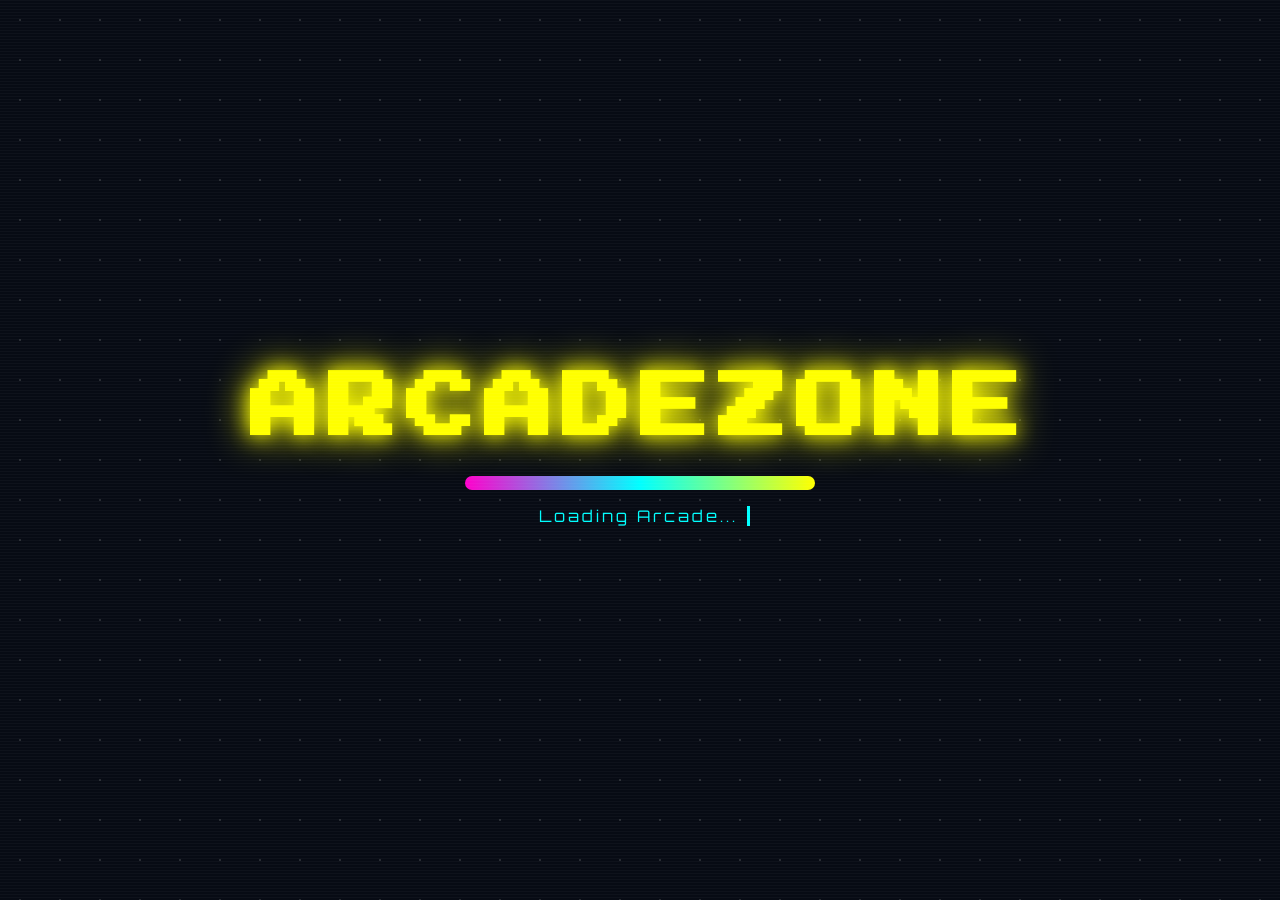
==== commit 24137317: "Retro V3" ====
--- a/Index.html
+++ b/Index.html
@@ -2,10 +2,10 @@
 <html lang="pt-br">
   <head>
     <meta charset="UTF-8" />
-
+    <meta http-equiv="refresh" content="3; url=home.html" />
     <meta name="viewport" content="width=device-width, initial-scale=1.0" />
 
-    <title>ArcadeZone</title>
+    <title>Loading...</title>
 
     <link rel="preconnect" href="https://fonts.googleapis.com" />
     <link rel="preconnect" href="https://fonts.gstatic.com" crossorigin />
@@ -18,190 +18,17 @@
     <link rel="stylesheet" href="style.css" />
   </head>
 
-  <body>
-    <nav class="navbar">
-      <div class="logo">ARCADEZONE</div>
+  <body class="loading-body">
+    <div class="particles"></div>
 
-      <ul class="nav-links">
-        <li><a href="#">Início</a></li>
-        <li><a href="jogos.html">Jogos</a></li>
-        <li><a href="#eventos">Eventos</a></li>
-        <li><a href="#contato">Contato</a></li>
-      </ul>
-    </nav>
+    <div class="loading-content">
+      <h1 class="loading-title">ARCADEZONE</h1>
 
-    <section class="hero">
-      <div class="grid"></div>
+      <div class="loading-bar">
+        <div class="loading-fill"></div>
+      </div>
 
-      <div class="hero-content">
-        <h1 class="neon" data-text="RETRÔ É AQUI">RETRÔ É AQUI</h1>
-
-        <p class="neon-sub">A experiência arcade que você sentia falta</p>
-
-        <a href="jogos.html">
-          <button class="btn-arcade">EXPLORAR JOGOS</button>
-        </a>
-      </div>
-    </section>
-
-    <section class="sobre">
-      <div class="container">
-        <h2>Sobre</h2>
-
-        <div class="sobre-grid">
-          <div class="sobre-texto">
-            <p>
-              Revivendo os fliperamas clássicos com estética neon e experiência
-              retrô.
-            </p>
-
-            <p>
-              Campeonatos, eventos especiais e os maiores clássicos dos anos 80
-              e 90.
-            </p>
-          </div>
-
-          <div class="imagem-flutuante">
-            <img src="Imagens/Hero-Index.jpg" alt="Arcade" />
-          </div>
-        </div>
-      </div>
-    </section>
-
-    <section class="stats">
-      <div class="container">
-        <div class="stats-grid">
-          <div class="stat-box">
-            <h3>50+</h3>
-            <p>Jogos Clássicos</p>
-          </div>
-
-          <div class="stat-box">
-            <h3>10</h3>
-            <p>Anos de História</p>
-          </div>
-
-          <div class="stat-box">
-            <h3>2000+</h3>
-            <p>Players</p>
-          </div>
-
-          <div class="stat-box">
-            <h3>30</h3>
-            <p>Campeonatos</p>
-          </div>
-        </div>
-      </div>
-    </section>
-
-    <section class="ranking">
-      <div class="container">
-        <h2>Top Arcades</h2>
-
-        <div class="ranking-list">
-          <div class="ranking-item">
-            <span>#1</span>
-
-            <div>
-              <h3>Pac-Man</h3>
-              <p>O rei absoluto dos arcades.</p>
-            </div>
-          </div>
-
-          <div class="ranking-item">
-            <span>#2</span>
-
-            <div>
-              <h3>Street Fighter II</h3>
-              <p>Lutas clássicas lendárias.</p>
-            </div>
-          </div>
-
-          <div class="ranking-item">
-            <span>#3</span>
-
-            <div>
-              <h3>Mortal Kombat</h3>
-              <p>Combates intensos retrô.</p>
-            </div>
-          </div>
-        </div>
-      </div>
-    </section>
-
-    <section class="galeria">
-      <div class="container">
-        <h2>Galeria Retrô</h2>
-
-        <div class="galeria-grid">
-          <img src="Imagens/Galeria-1.jpg" alt="Galeria" />
-          <img src="Imagens/Galeria-2.png" alt="Galeria" />
-          <img src="Imagens/Galeria-3.webp" alt="Galeria" />
-
-          <img
-            src="https://images.unsplash.com/photo-1511882150382-421056c89033?q=80&w=1200&auto=format&fit=crop"
-            alt="Arcade"
-          />
-        </div>
-      </div>
-    </section>
-
-    <section class="eventos" id="eventos">
-      <div class="container">
-        <h2>Eventos</h2>
-
-        <div class="eventos-content">
-          <div class="card-evento">
-            <h3>Street Fighter II</h3>
-            <p>15 de Dezembro</p>
-          </div>
-
-          <div class="card-evento">
-            <h3>Noite Retrô</h3>
-            <p>Todo sábado</p>
-          </div>
-
-          <div class="card-evento">
-            <h3>Mortal Kombat</h3>
-            <p>22 de Dezembro</p>
-          </div>
-        </div>
-      </div>
-    </section>
-
-    <section class="depoimentos">
-      <div class="container">
-        <h2>O que dizem</h2>
-
-        <div class="depoimentos-grid">
-          <div class="depoimento-card">
-            <p>"Melhor experiência retrô que já vi."</p>
-            <h4>— Lucas</h4>
-          </div>
-
-          <div class="depoimento-card">
-            <p>"Parece um arcade real dos anos 90."</p>
-            <h4>— Mariana</h4>
-          </div>
-
-          <div class="depoimento-card">
-            <p>"Visual simplesmente absurdo."</p>
-            <h4>— Rafael</h4>
-          </div>
-        </div>
-      </div>
-    </section>
-
-    <section class="cta" id="contato">
-      <div class="container">
-        <h2>PRONTO PARA VOLTAR AOS ANOS 90?</h2>
-
-        <button class="btn-arcade">JOGAR AGORA</button>
-      </div>
-    </section>
-
-    <footer class="footer">
-      <p>© 2026 ArcadeZone</p>
-    </footer>
+      <p class="loading-text">Loading Arcade...</p>
+    </div>
   </body>
 </html>
